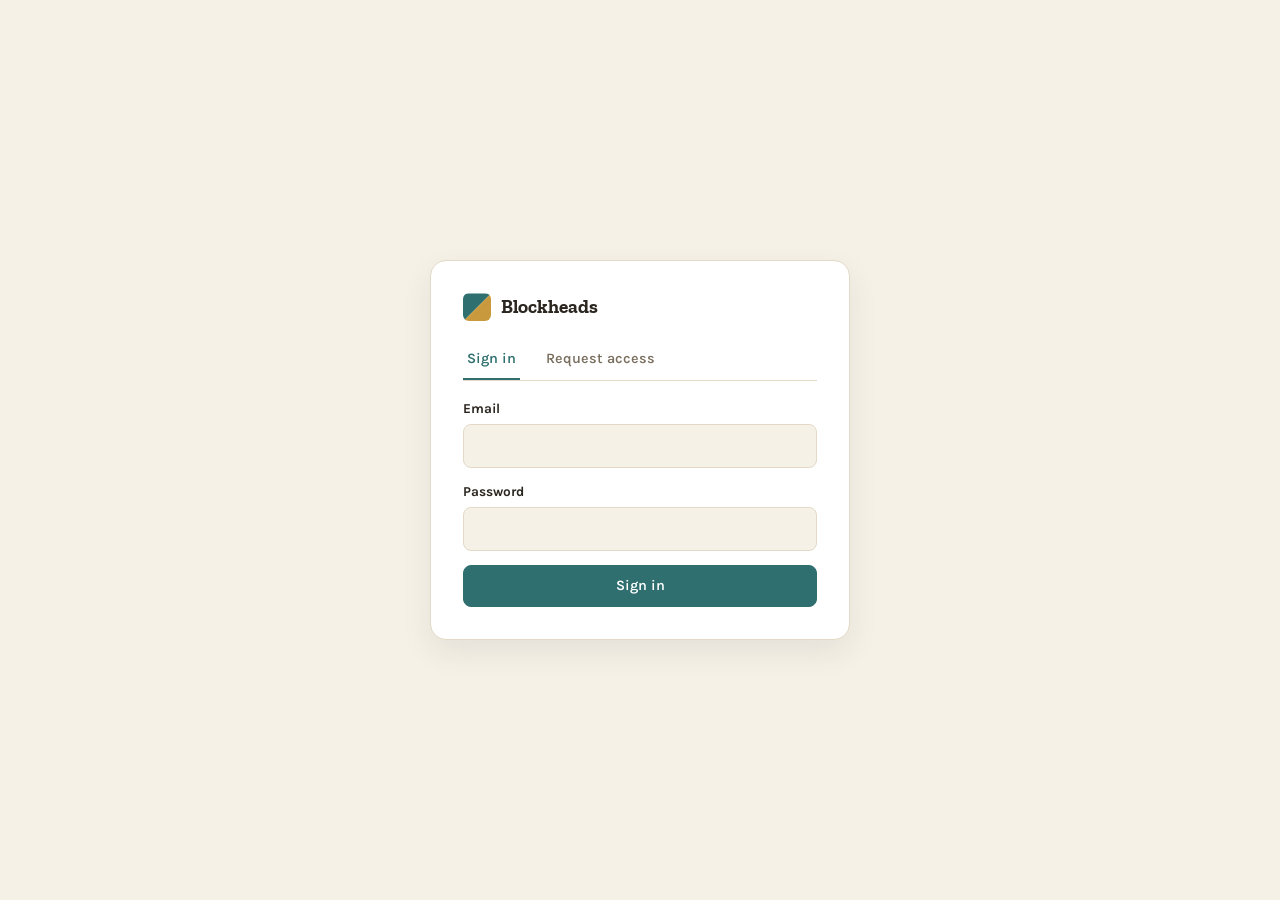
==== test/index.test.html @ 523f1d68 "Changed the way Admins are created" ====
<!doctype html>
<html lang="en">
<head>
<meta charset="utf-8">
<meta name="viewport" content="width=device-width, initial-scale=1, viewport-fit=cover">
<title>Blockheads</title>
<link rel="stylesheet" href="https://fonts.googleapis.com/css2?family=Zilla+Slab:wght@400;600;700&family=Karla:wght@400;500;600;700&display=swap">
<link rel="stylesheet" href="../css/styles.css">
</head>
<body>

<!-- Sign-in gate -->
<div id="sign-in-view">
  <div class="auth-card">
    <div class="brand">
      <div class="brand-mark"><span></span><span></span></div>
      <span class="brand-name">Blockheads</span>
    </div>

    <div class="tabs" role="tablist">
      <button type="button" id="tab-sign-in" role="tab" aria-selected="true">Sign in</button>
      <button type="button" id="tab-request-access" role="tab" aria-selected="false">Request access</button>
    </div>

    <form id="sign-in-form">
      <div class="form-row">
        <label for="sign-in-email">Email</label>
        <input type="email" id="sign-in-email" required autocomplete="username">
      </div>
      <div class="form-row">
        <label for="sign-in-password">Password</label>
        <input type="password" id="sign-in-password" required autocomplete="current-password">
      </div>
      <p id="sign-in-error" class="error-text" hidden></p>
      <button type="submit" class="primary full-width">Sign in</button>
    </form>

    <form id="request-access-form" hidden>
      <p class="hint">Tell us who you are and an admin will review your request. You'll be able to sign in as soon as you're approved.</p>
      <div class="form-row">
        <label for="request-name">Name</label>
        <input type="text" id="request-name" required autocomplete="name">
      </div>
      <div class="form-row">
        <label for="request-email">Email</label>
        <input type="email" id="request-email" required autocomplete="email">
      </div>
      <div class="form-row">
        <label for="request-password">Choose a password</label>
        <input type="password" id="request-password" required minlength="8" autocomplete="new-password">
        <span class="hint">At least 8 characters. This becomes your sign-in password once you're approved.</span>
      </div>
      <div class="form-row">
        <label for="request-note">Note <span class="hint-inline">(optional)</span></label>
        <textarea id="request-note" rows="3"></textarea>
      </div>
      <p id="request-error" class="error-text" hidden></p>
      <p id="request-success" class="success-text" hidden>Request sent! An admin will review it and you'll be able to sign in once approved.</p>
      <button type="submit" class="primary full-width">Request access</button>
    </form>
  </div>
</div>

<!-- Main app -->
<div id="app-view" hidden>
  <header class="app-header">
    <div class="brand">
      <div class="brand-mark"><span></span><span></span></div>
      <span class="brand-name">Blockheads</span>
    </div>
    <nav class="main-nav">
      <a href="#" id="nav-calendar" class="nav-link">Calendar</a>
      <a href="#" id="nav-projects" class="nav-link">Projects</a>
      <a href="#" id="nav-members" class="nav-link" hidden>Members</a>
    </nav>
    <div class="header-right">
      <span class="hint" id="user-email-label"></span>
      <span class="role-badge" id="user-role-badge"></span>
      <button id="sign-out-button">Sign out</button>
    </div>
  </header>

  <main>

    <!-- Calendar -->
    <section id="calendar-section">
      <div class="notices-panel" id="notices-panel">
        <div class="notices-title-row">
          <h2>Notices</h2>
          <button id="add-notice-button" class="primary push-right" hidden>+ Add notice</button>
        </div>
        <div id="notices-list"></div>
        <p id="notices-empty" class="hint" hidden>No notices right now.</p>
      </div>
      <div class="page-title-row">
        <h1 id="calendar-month-label">Calendar</h1>
        <div class="month-nav">
          <button type="button" id="calendar-prev-month" aria-label="Previous month">&lsaquo;</button>
          <button type="button" id="calendar-next-month" aria-label="Next month">&rsaquo;</button>
        </div>
        <span class="hint">Bee meetings and the day's project</span>
        <button id="add-event-button" class="primary push-right" hidden>+ Add meeting</button>
      </div>
      <div class="calendar-layout">
        <div id="calendar-grid" class="calendar-grid"></div>
        <div class="upcoming-panel">
          <h2>Upcoming</h2>
          <div id="upcoming-list"></div>
          <p id="upcoming-empty" class="hint" hidden>No meetings scheduled yet.</p>
        </div>
      </div>
    </section>

    <!-- Projects grid -->
    <section id="projects-section" hidden>
      <div class="page-title-row">
        <h1>Projects</h1>
        <span class="hint">Every pattern and instruction set the bee has used</span>
        <button id="add-project-button" class="primary push-right" hidden>+ Add project</button>
      </div>
      <div id="projects-grid" class="projects-grid"></div>
      <p id="projects-empty" class="hint" hidden>No projects yet.</p>
    </section>

    <!-- Project detail -->
    <section id="project-detail-section" hidden>
      <a href="#" id="back-to-projects" class="crumb">&larr; Projects</a>
      <div class="project-detail-header">
        <div id="project-detail-icon" class="project-icon-lg"></div>
        <div class="project-detail-meta">
          <h1 id="project-detail-name"></h1>
          <p id="project-detail-description" class="hint"></p>
          <p id="project-detail-byline" class="hint small"></p>
        </div>
        <div class="project-detail-actions" id="project-detail-admin-actions" hidden>
          <button id="replace-icon-button">Replace photo</button>
          <button id="upload-file-button" class="primary">+ Upload file</button>
          <input type="file" id="icon-file-input" accept="image/*,.heic,.heif" hidden>
          <input type="file" id="attachment-file-input" hidden multiple>
        </div>
      </div>
      <div id="project-files-list" class="file-list"></div>
      <p id="project-files-empty" class="hint" hidden>No files yet.</p>
    </section>

    <!-- Members / admin -->
    <section id="members-section" hidden>
      <div class="admin-block">
        <div class="page-title-row">
          <h1>Pending requests</h1>
          <span class="count-pill" id="pending-count">0</span>
        </div>
        <div id="pending-requests-list" class="list-card"></div>
        <p id="pending-empty" class="hint" hidden>No pending requests.</p>
      </div>

      <div class="admin-block">
        <div class="page-title-row">
          <h1>Members</h1>
          <span class="hint" id="member-count"></span>
        </div>
        <div class="list-card">
          <div class="member-row member-row-head">
            <span>Name</span><span>Email</span><span>Role</span><span>Joined</span><span></span>
          </div>
          <div id="members-list"></div>
        </div>
      </div>
    </section>

  </main>
</div>

<!-- Add / edit notice -->
<dialog id="notice-form-dialog">
  <div class="dialog-body">
    <h2 id="notice-form-title">Add notice</h2>
    <form id="notice-form">
      <div class="form-row">
        <label for="notice-title">Title</label>
        <input type="text" id="notice-title" required placeholder="e.g. Bring fabric for the charity quilt">
      </div>
      <div class="form-row">
        <label for="notice-body">Message</label>
        <textarea id="notice-body" rows="5"></textarea>
      </div>
      <div class="form-row">
        <label for="notice-until">Show until <span class="hint-inline">(optional &ndash; hidden from members after this date)</span></label>
        <input type="date" id="notice-until">
      </div>
      <div class="dialog-actions">
        <button type="button" id="delete-notice-button" class="danger push-left" hidden>Delete</button>
        <button type="button" id="cancel-notice-button">Cancel</button>
        <button type="submit" class="primary">Save</button>
      </div>
    </form>
  </div>
</dialog>

<!-- Add / edit calendar event -->
<dialog id="event-form-dialog">
  <div class="dialog-body">
    <h2 id="event-form-title">Add meeting</h2>
    <form id="event-form">
      <div class="form-row">
        <label for="event-date">Date</label>
        <input type="date" id="event-date" required>
      </div>
      <div class="form-row-pair">
        <div class="form-row">
          <label for="event-start-time">Start time</label>
          <input type="time" id="event-start-time">
        </div>
        <div class="form-row">
          <label for="event-end-time">End time</label>
          <input type="time" id="event-end-time">
        </div>
      </div>
      <p class="hint form-hint">Leave times blank for an all-day event.</p>
      <div class="form-row">
        <label for="event-title">Title</label>
        <input type="text" id="event-title" required placeholder="e.g. Half-Square Triangles">
      </div>
      <div class="form-row">
        <label for="event-photo-input">Photo <span class="hint-inline">(optional &ndash; otherwise the project's photo is used)</span></label>
        <div class="event-photo-row">
          <div id="event-photo-preview" class="upcoming-thumb event-photo-preview"></div>
          <input type="file" id="event-photo-input" accept="image/*,.heic,.heif">
          <button type="button" id="event-photo-remove" class="small-button" hidden>Remove photo</button>
        </div>
      </div>
      <div class="form-row">
        <label for="event-project">Project</label>
        <select id="event-project">
          <option value="">(none)</option>
        </select>
      </div>
      <div class="form-row">
        <label for="event-notes">Notes</label>
        <textarea id="event-notes" rows="3"></textarea>
      </div>
      <div class="dialog-actions">
        <button type="button" id="delete-event-button" class="danger push-left" hidden>Delete</button>
        <button type="button" id="cancel-event-button">Cancel</button>
        <button type="submit" class="primary">Save</button>
      </div>
    </form>
  </div>
</dialog>

<!-- Add / edit project -->
<dialog id="project-form-dialog">
  <div class="dialog-body">
    <h2 id="project-form-title">Add project</h2>
    <form id="project-form">
      <div class="form-row">
        <label for="project-name">Name</label>
        <input type="text" id="project-name" required>
      </div>
      <div class="form-row">
        <label for="project-description">Description</label>
        <textarea id="project-description" rows="3"></textarea>
      </div>
      <div class="form-row">
        <label for="project-icon-input">Icon photo <span class="hint-inline">(optional)</span></label>
        <input type="file" id="project-icon-input" accept="image/*,.heic,.heif">
      </div>
      <div class="dialog-actions">
        <button type="button" id="delete-project-button" class="danger push-left" hidden>Delete</button>
        <button type="button" id="cancel-project-button">Cancel</button>
        <button type="submit" class="primary">Save</button>
      </div>
    </form>
  </div>
</dialog>

<script src="mock-supabase.js"></script>
<script src="../js/app.js"></script>
<script src="../js/calendar.js"></script>
<script src="../js/notices.js"></script>
<script src="../js/projects.js"></script>
<script src="../js/admin.js"></script>
<script src="../js/auth.js"></script>
</body>
</html>
---- css/styles.css ----
:root {
  color-scheme: light dark;
  --bg: #f6f1e7;
  --surface: #ffffff;
  --text: #2c2620;
  --text-faint: #7a6f5f;
  --border: #e3d9c6;
  --accent: #2f6f6f;
  --accent-tint: #e2eeed;
  --gold: #c99a3d;
  --gold-tint: #f6ecd6;
  --danger: #b3261e;
  --danger-tint: #f7e3e1;
  --radius: 12px;
}

@media (prefers-color-scheme: dark) {
  :root {
    --bg: #201c17;
    --surface: #2b2620;
    --text: #f1ece2;
    --text-faint: #b3a993;
    --border: #453d31;
    --accent: #59a3a3;
    --accent-tint: #223434;
    --gold: #dcb35d;
    --gold-tint: #3a2f18;
    --danger-tint: #3a201d;
  }
}

* { box-sizing: border-box; }

body {
  margin: 0;
  background: var(--bg);
  color: var(--text);
  font-family: 'Karla', -apple-system, Segoe UI, sans-serif;
  line-height: 1.5;
}

h1, h2, .brand-name {
  font-family: 'Zilla Slab', Georgia, serif;
}

a { color: inherit; }

input, select, textarea, button {
  font: inherit;
  color: inherit;
}

input[type="text"], input[type="email"], input[type="password"], input[type="date"], input[type="time"], input[type="file"], select, textarea {
  background: var(--bg);
  border: 1px solid var(--border);
  border-radius: 8px;
  padding: 9px 11px;
  width: 100%;
}

textarea { resize: vertical; min-height: 70px; }

button {
  border: 1px solid var(--border);
  background: var(--surface);
  border-radius: 8px;
  padding: 9px 16px;
  cursor: pointer;
  font-weight: 600;
  font-size: 0.9rem;
}
button.primary { background: var(--accent); border-color: var(--accent); color: #fff; }
button.danger { background: transparent; border-color: var(--border); color: var(--danger); }
button.full-width { width: 100%; }
button:hover { filter: brightness(0.96); }
button:disabled { opacity: 0.6; cursor: default; }

.push-left { margin-right: auto; }
.push-right { margin-left: auto; }
.hint { color: var(--text-faint); font-size: 0.85rem; }
.hint.small { font-size: 0.78rem; }
.hint-inline { font-weight: 400; color: var(--text-faint); }
.error-text { color: var(--danger); font-size: 0.85rem; }
.success-text { color: var(--accent); font-size: 0.85rem; }
[hidden] { display: none !important; }

/* ---- Brand mark ---------------------------------------------------- */
.brand { display: flex; align-items: center; gap: 10px; }
.brand-mark {
  width: 28px; height: 28px; border-radius: 6px; position: relative; overflow: hidden; flex-shrink: 0;
}
.brand-mark span:nth-child(1) {
  position: absolute; inset: 0; background: var(--accent);
  clip-path: polygon(0 0, 100% 0, 0 100%);
}
.brand-mark span:nth-child(2) {
  position: absolute; inset: 0; background: var(--gold);
  clip-path: polygon(100% 0, 100% 100%, 0 100%);
}
.brand-name { font-weight: 700; font-size: 1.2rem; }

/* ---- Sign in / request access --------------------------------------- */
#sign-in-view {
  min-height: 100vh;
  display: flex;
  align-items: center;
  justify-content: center;
  padding: 24px;
}
.auth-card {
  width: min(420px, 100%);
  background: var(--surface);
  border: 1px solid var(--border);
  border-radius: 16px;
  padding: 32px;
  display: flex;
  flex-direction: column;
  gap: 18px;
  box-shadow: 0 12px 30px rgba(44, 38, 32, 0.08);
}
.tabs { display: flex; gap: 4px; border-bottom: 1px solid var(--border); }
.tabs button {
  border: none; border-radius: 0; background: none; padding: 8px 4px; margin-right: 18px;
  border-bottom: 2px solid transparent; font-weight: 600; color: var(--text-faint);
}
.tabs button[aria-selected="true"] { border-bottom-color: var(--accent); color: var(--accent); }
#sign-in-form, #request-access-form { display: flex; flex-direction: column; gap: 14px; }
.form-row { display: flex; flex-direction: column; gap: 5px; }
.form-row label { font-weight: 700; font-size: 0.85rem; }
.form-row-pair { display: flex; gap: 12px; }
.form-row-pair .form-row { flex: 1; }
.form-hint { margin: -4px 0 0; font-size: 0.8rem; }
.event-photo-row { display: flex; align-items: center; gap: 10px; flex-wrap: wrap; }
.event-photo-row input[type="file"] { flex: 1; min-width: 0; }
.event-photo-preview { width: 48px; height: 48px; }
.small-button { padding: 6px 10px; font-size: 0.8rem; }

/* ---- App header / nav ------------------------------------------------ */
.app-header {
  display: flex; align-items: center; gap: 28px; padding: 16px 32px;
  background: var(--surface); border-bottom: 1px solid var(--border);
  position: sticky; top: 0; z-index: 5; flex-wrap: wrap;
}
.main-nav { display: flex; gap: 24px; }
.nav-link {
  text-decoration: none; font-weight: 500; color: var(--text-faint);
  padding: 6px 2px; border-bottom: 2px solid transparent; font-size: 0.95rem;
}
.nav-link:hover { color: var(--accent); }
.nav-link.active { color: var(--accent); font-weight: 700; border-bottom-color: var(--accent); }
.header-right { margin-left: auto; display: flex; align-items: center; gap: 12px; flex-wrap: wrap; }
.role-badge {
  font-size: 0.7rem; font-weight: 700; text-transform: uppercase; letter-spacing: 0.04em;
  color: var(--accent); background: var(--accent-tint); padding: 3px 10px; border-radius: 999px;
}

main { max-width: 1100px; margin: 0 auto; padding: 28px 32px 60px; }

.page-title-row { display: flex; align-items: center; gap: 14px; margin-bottom: 18px; flex-wrap: wrap; }
.page-title-row h1 { margin: 0; font-size: 1.6rem; }
.count-pill {
  font-size: 0.7rem; font-weight: 700; color: #fff; background: var(--gold);
  padding: 2px 9px; border-radius: 999px;
}
.month-nav { display: flex; gap: 4px; }
.month-nav button {
  width: 30px; height: 30px; padding: 0; display: flex; align-items: center; justify-content: center;
  color: var(--text-faint); font-size: 1.1rem; line-height: 1;
}

/* ---- Calendar ----------------------------------------------------- */
.calendar-layout { display: flex; gap: 28px; align-items: flex-start; flex-wrap: wrap; }
.calendar-grid {
  flex: 1 1 560px; background: var(--surface); border: 1px solid var(--border);
  border-radius: var(--radius); padding: 16px; display: grid;
  grid-template-columns: repeat(7, minmax(0, 1fr)); gap: 8px;
}
.calendar-dow {
  text-align: center; font-size: 0.68rem; font-weight: 700; letter-spacing: 0.05em;
  color: var(--text-faint); text-transform: uppercase; padding-bottom: 4px;
}
.calendar-day {
  border: 1px solid var(--border); border-radius: 8px; min-height: 76px;
  padding: 6px 8px; font-size: 0.78rem; color: var(--text-faint);
  display: flex; flex-direction: column; gap: 4px; background: var(--bg);
}
.calendar-day.has-event { border-color: var(--accent); background: var(--surface); }
.calendar-day.empty { visibility: hidden; }
.event-chip {
  font-size: 0.7rem; font-weight: 700; color: var(--accent); background: var(--accent-tint);
  border-radius: 999px; padding: 3px 7px; line-height: 1.3; text-align: left; border: none;
  cursor: pointer; font-family: inherit;
}
.upcoming-panel { width: 300px; flex-shrink: 0; display: flex; flex-direction: column; gap: 12px; }
.upcoming-panel h2 { margin: 0; font-size: 1.05rem; }
.upcoming-item {
  display: flex; gap: 12px; background: var(--surface); border: 1px solid var(--border);
  border-radius: 10px; padding: 12px; text-align: left; cursor: pointer; font-family: inherit;
}
.upcoming-item:hover { border-color: var(--accent); }
.upcoming-thumb {
  width: 40px; height: 40px; flex-shrink: 0; border-radius: 6px;
  background: linear-gradient(135deg, var(--accent), var(--gold));
  background-size: cover; background-position: center;
}
.upcoming-meta { display: flex; flex-direction: column; gap: 2px; min-width: 0; }
.upcoming-date { font-size: 0.7rem; font-weight: 700; text-transform: uppercase; letter-spacing: 0.04em; color: var(--accent); }
.upcoming-title { font-size: 0.9rem; font-weight: 700; }

/* ---- Notices --------------------------------------------------------- */
.notices-panel {
  background: var(--gold-tint); border: 1px solid var(--border); border-radius: 12px;
  padding: 16px 20px; margin-bottom: 24px; display: flex; flex-direction: column; gap: 10px;
}
.notices-title-row { display: flex; align-items: center; gap: 12px; }
.notices-title-row h2 { margin: 0; font-size: 1.05rem; }
#notices-list { display: flex; flex-direction: column; gap: 10px; }
.notice {
  background: var(--surface); border: 1px solid var(--border); border-left: 4px solid var(--gold);
  border-radius: 8px; padding: 12px 14px;
}
.notice.expired { opacity: 0.6; }
.notice-head { display: flex; align-items: flex-start; gap: 10px; }
.notice-head h3 { margin: 0; font-size: 0.95rem; flex: 1; }
.notice-body { margin: 6px 0; white-space: pre-wrap; line-height: 1.45; }
.notice .hint { margin: 4px 0 0; font-size: 0.75rem; }

/* ---- Projects grid -------------------------------------------------- */
.projects-grid {
  display: grid; grid-template-columns: repeat(auto-fill, minmax(200px, 1fr)); gap: 18px;
}
.project-tile {
  display: flex; flex-direction: column; background: var(--surface); border: 1px solid var(--border);
  border-radius: var(--radius); overflow: hidden; cursor: pointer; text-align: left; font-family: inherit;
  transition: box-shadow .12s ease, border-color .12s ease;
}
.project-tile:hover { border-color: var(--accent); box-shadow: 0 6px 16px rgba(44,38,32,0.10); }
.project-icon {
  height: 110px; background: linear-gradient(135deg, var(--gold), var(--accent));
  background-size: cover; background-position: center;
}
.project-tile-body { padding: 12px 14px; display: flex; flex-direction: column; gap: 2px; }
.project-tile-body strong { font-size: 0.95rem; }
.project-tile-add {
  display: flex; align-items: center; justify-content: center; background: transparent;
  border: 2px dashed var(--border); border-radius: var(--radius); min-height: 178px;
  color: var(--text-faint); font-size: 0.85rem; font-weight: 600; cursor: pointer;
}

/* ---- Project detail --------------------------------------------------- */
.crumb { text-decoration: none; font-size: 0.85rem; color: var(--text-faint); display: inline-block; margin-bottom: 16px; }
.crumb:hover { color: var(--accent); }
.project-detail-header { display: flex; gap: 22px; margin-bottom: 22px; flex-wrap: wrap; }
.project-icon-lg {
  width: 130px; height: 130px; flex-shrink: 0; border-radius: var(--radius);
  background: linear-gradient(135deg, var(--gold), var(--accent)); background-size: cover; background-position: center;
}
.project-detail-meta { display: flex; flex-direction: column; gap: 4px; justify-content: center; }
.project-detail-meta h1 { margin: 0; font-size: 1.7rem; }
.project-detail-actions { margin-left: auto; display: flex; gap: 8px; align-self: flex-start; }
.file-list { background: var(--surface); border: 1px solid var(--border); border-radius: var(--radius); overflow: hidden; }
.file-row {
  display: flex; align-items: center; gap: 14px; padding: 13px 18px; border-bottom: 1px solid var(--border);
}
.file-row:last-child { border-bottom: none; }
.file-row:hover { background: var(--bg); }
.file-icon {
  width: 34px; height: 34px; border-radius: 8px; background: var(--accent-tint); color: var(--accent);
  display: flex; align-items: center; justify-content: center; font-size: 0.65rem; font-weight: 700; flex-shrink: 0;
}
.file-meta { display: flex; flex-direction: column; gap: 1px; flex-grow: 1; min-width: 0; }
.file-meta strong { font-size: 0.9rem; }

/* ---- Admin / members -------------------------------------------------- */
.admin-block { margin-bottom: 36px; }
.list-card { background: var(--surface); border: 1px solid var(--border); border-radius: var(--radius); overflow: hidden; }
.request-row { display: flex; align-items: center; gap: 16px; padding: 14px 18px; border-bottom: 1px solid var(--border); }
.request-row:last-child { border-bottom: none; }
.avatar {
  width: 36px; height: 36px; border-radius: 999px; background: var(--accent-tint); color: var(--accent);
  display: flex; align-items: center; justify-content: center; font-weight: 700; font-size: 0.8rem; flex-shrink: 0;
}
.request-meta { display: flex; flex-direction: column; gap: 1px; flex-grow: 1; min-width: 0; }
.request-meta strong { font-size: 0.9rem; }
.member-row {
  display: grid; grid-template-columns: 2fr 2fr 1fr 1fr 200px; gap: 8px; align-items: center;
  padding: 11px 18px; border-bottom: 1px solid var(--border); font-size: 0.85rem;
}
.member-row:last-child { border-bottom: none; }
.member-actions { display: flex; gap: 6px; justify-content: flex-end; flex-wrap: wrap; }
.member-row-head {
  font-size: 0.68rem; font-weight: 700; text-transform: uppercase; letter-spacing: 0.04em; color: var(--text-faint);
}
.role-pill {
  font-size: 0.68rem; font-weight: 700; text-transform: uppercase; letter-spacing: 0.03em;
  padding: 3px 9px; border-radius: 999px; width: fit-content;
}
.role-pill.superuser { color: var(--accent); background: var(--accent-tint); }
.role-pill.admin { color: var(--gold); background: var(--gold-tint); }
.role-pill.member { color: var(--text-faint); background: var(--bg); }

/* ---- Dialogs ---------------------------------------------------------- */
dialog {
  border: none; border-radius: var(--radius); padding: 0; background: var(--surface); color: var(--text);
  width: min(480px, 92vw); max-height: 88vh;
}
dialog::backdrop { background: rgba(0, 0, 0, 0.45); }
.dialog-body { padding: 24px; overflow-y: auto; max-height: 88vh; }
.dialog-body h2 { margin-top: 0; }
#event-form, #project-form, #admin-form { display: flex; flex-direction: column; gap: 14px; }
.dialog-actions { display: flex; justify-content: flex-end; gap: 10px; margin-top: 6px; flex-wrap: wrap; }

/* ---- Responsive --------------------------------------------------- */
@media (max-width: 720px) {
  main { padding: 20px 16px 48px; }
  .app-header { padding: 14px 16px; gap: 16px; }
  .calendar-layout { flex-direction: column; }
  .upcoming-panel { width: 100%; }
  .member-row, .member-row-head { grid-template-columns: 1fr 1fr; }
  .member-row span:nth-child(2), .member-row-head span:nth-child(2) { display: none; }
}
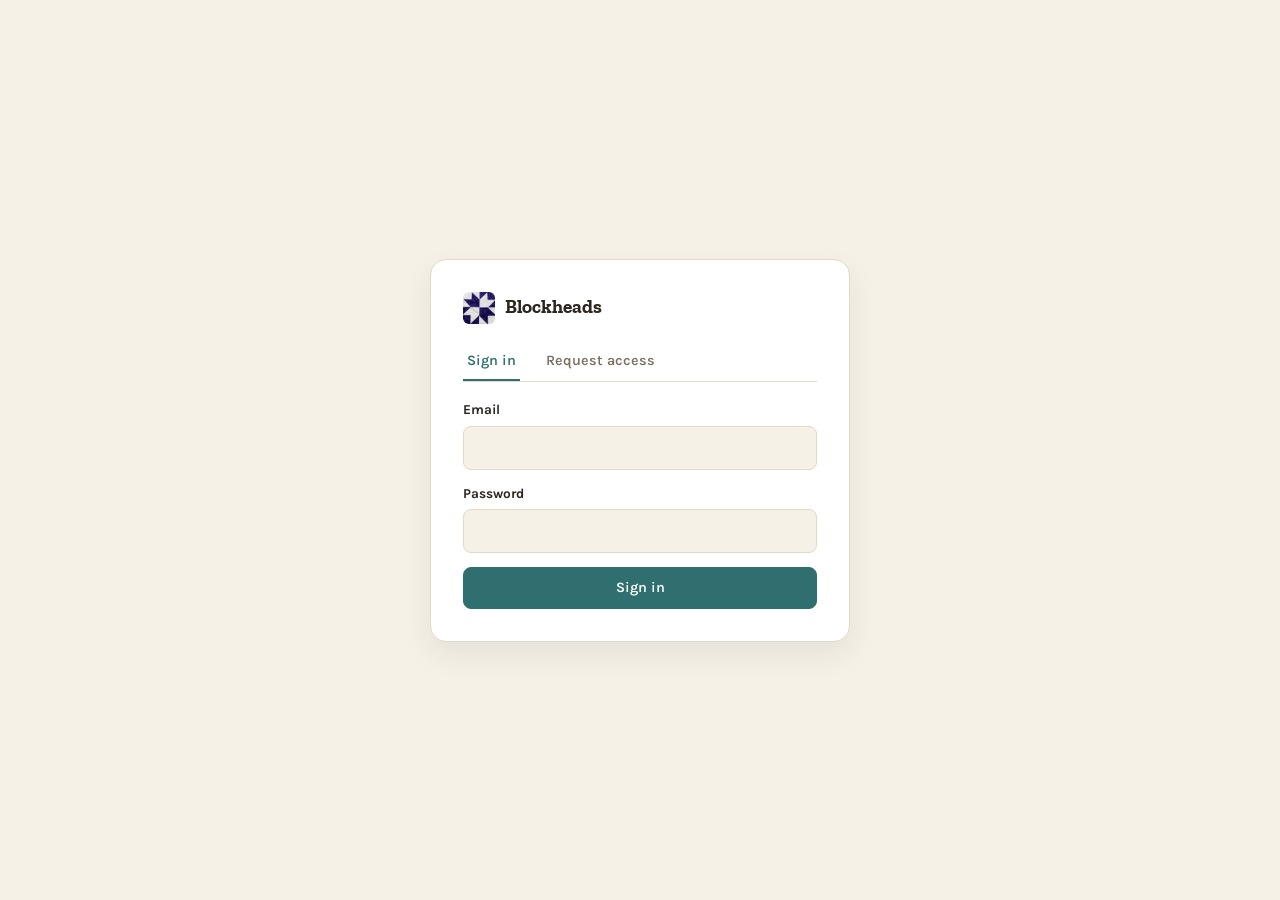
==== commit ffffd83c: "Icon Clean-up" ====
--- a/test/index.test.html
+++ b/test/index.test.html
@@ -13,7 +13,7 @@
 <div id="sign-in-view">
   <div class="auth-card">
     <div class="brand">
-      <div class="brand-mark"><span></span><span></span></div>
+      <img class="brand-mark" src="../icons/icon-192.png" alt="">
       <span class="brand-name">Blockheads</span>
     </div>
 
@@ -65,13 +65,13 @@
 <div id="app-view" hidden>
   <header class="app-header">
     <div class="brand">
-      <div class="brand-mark"><span></span><span></span></div>
+      <img class="brand-mark" src="../icons/icon-192.png" alt="">
       <span class="brand-name">Blockheads</span>
     </div>
     <nav class="main-nav">
-      <a href="#" id="nav-calendar" class="nav-link">Calendar</a>
+      <a href="#" id="nav-calendar" class="nav-link">Home</a>
       <a href="#" id="nav-projects" class="nav-link">Projects</a>
-      <a href="#" id="nav-members" class="nav-link" hidden>Members</a>
+      <a href="#" id="nav-members" class="nav-link" hidden>Members<sup id="nav-members-badge" class="nav-badge" hidden></sup></a>
     </nav>
     <div class="header-right">
       <span class="hint" id="user-email-label"></span>
@@ -93,21 +93,16 @@
         <p id="notices-empty" class="hint" hidden>No notices right now.</p>
       </div>
       <div class="page-title-row">
-        <h1 id="calendar-month-label">Calendar</h1>
+        <h1>Scheduled Meetings</h1>
+        <button id="add-event-button" class="primary push-right" hidden>+ Add meeting</button>
+      </div>
+      <div id="meeting-list" class="meeting-list"></div>
+      <div class="meeting-nav">
         <div class="month-nav">
-          <button type="button" id="calendar-prev-month" aria-label="Previous month">&lsaquo;</button>
-          <button type="button" id="calendar-next-month" aria-label="Next month">&rsaquo;</button>
-        </div>
-        <span class="hint">Bee meetings and the day's project</span>
-        <button id="add-event-button" class="primary push-right" hidden>+ Add meeting</button>
-      </div>
-      <div class="calendar-layout">
-        <div id="calendar-grid" class="calendar-grid"></div>
-        <div class="upcoming-panel">
-          <h2>Upcoming</h2>
-          <div id="upcoming-list"></div>
-          <p id="upcoming-empty" class="hint" hidden>No meetings scheduled yet.</p>
-        </div>
+          <button type="button" id="calendar-prev-month" aria-label="Back one month">&lsaquo;</button>
+          <button type="button" id="calendar-next-month" aria-label="Forward one month">&rsaquo;</button>
+        </div>
+        <span class="hint">Navigate Dates</span>
       </div>
     </section>
 
@@ -133,8 +128,10 @@
           <p id="project-detail-byline" class="hint small"></p>
         </div>
         <div class="project-detail-actions" id="project-detail-admin-actions" hidden>
+          <button id="edit-project-button">Edit</button>
           <button id="replace-icon-button">Replace photo</button>
           <button id="upload-file-button" class="primary">+ Upload file</button>
+          <button id="delete-project-detail-button" class="danger">Delete</button>
           <input type="file" id="icon-file-input" accept="image/*,.heic,.heif" hidden>
           <input type="file" id="attachment-file-input" hidden multiple>
         </div>
@@ -262,7 +259,7 @@
         <textarea id="project-description" rows="3"></textarea>
       </div>
       <div class="form-row">
-        <label for="project-icon-input">Icon photo <span class="hint-inline">(optional)</span></label>
+        <label for="project-icon-input" id="project-icon-label">Icon photo <span class="hint-inline">(optional)</span></label>
         <input type="file" id="project-icon-input" accept="image/*,.heic,.heif">
       </div>
       <div class="dialog-actions">
--- a/css/styles.css
+++ b/css/styles.css
@@ -87,15 +87,8 @@
 /* ---- Brand mark ---------------------------------------------------- */
 .brand { display: flex; align-items: center; gap: 10px; }
 .brand-mark {
-  width: 28px; height: 28px; border-radius: 6px; position: relative; overflow: hidden; flex-shrink: 0;
-}
-.brand-mark span:nth-child(1) {
-  position: absolute; inset: 0; background: var(--accent);
-  clip-path: polygon(0 0, 100% 0, 0 100%);
-}
-.brand-mark span:nth-child(2) {
-  position: absolute; inset: 0; background: var(--gold);
-  clip-path: polygon(100% 0, 100% 100%, 0 100%);
+  width: 32px; height: 32px; border-radius: 6px; flex-shrink: 0;
+  object-fit: cover; display: block;
 }
 .brand-name { font-weight: 700; font-size: 1.2rem; }
 
@@ -148,6 +141,12 @@
 }
 .nav-link:hover { color: var(--accent); }
 .nav-link.active { color: var(--accent); font-weight: 700; border-bottom-color: var(--accent); }
+.nav-badge {
+  font-size: 0.65rem; font-weight: 700; color: #fff; background: var(--gold);
+  margin-left: 2px; padding: 1px 5px; border-radius: 999px;
+  vertical-align: super; line-height: 1;
+}
+.nav-badge[hidden] { display: none; }
 .header-right { margin-left: auto; display: flex; align-items: center; gap: 12px; flex-wrap: wrap; }
 .role-badge {
   font-size: 0.7rem; font-weight: 700; text-transform: uppercase; letter-spacing: 0.04em;
@@ -206,6 +205,31 @@
 .upcoming-meta { display: flex; flex-direction: column; gap: 2px; min-width: 0; }
 .upcoming-date { font-size: 0.7rem; font-weight: 700; text-transform: uppercase; letter-spacing: 0.04em; color: var(--accent); }
 .upcoming-title { font-size: 0.9rem; font-weight: 700; }
+
+/* ---- Meeting list (replaces the month grid) ------------------------- */
+.meeting-list { display: flex; flex-direction: column; gap: 12px; }
+.meeting-nav { display: flex; flex-direction: column; align-items: center; gap: 6px; margin-top: 18px; }
+.meeting-nav .hint { font-size: 0.8rem; }
+.month-group { display: flex; flex-direction: column; gap: 10px; }
+.meeting-card {
+  display: flex; gap: 16px; align-items: flex-start; background: var(--surface);
+  border: 1px solid var(--border); border-left: 4px solid var(--accent);
+  border-radius: 10px; padding: 16px 18px;
+}
+.meeting-card.past { opacity: 0.6; border-left-color: var(--border); }
+.meeting-thumb {
+  width: 64px; height: 64px; flex-shrink: 0; border-radius: 8px;
+  background: linear-gradient(135deg, var(--accent), var(--gold));
+  background-size: cover; background-position: center;
+}
+.meeting-info { flex: 1; min-width: 0; display: flex; flex-direction: column; gap: 3px; }
+.meeting-date { font-weight: 800; font-size: 1.1rem; }
+.meeting-time { font-size: 0.85rem; color: var(--accent); font-weight: 700; }
+.meeting-title { font-size: 0.95rem; }
+.meeting-project { font-size: 0.85rem; color: var(--accent); background: none; border: none; padding: 0; cursor: pointer; text-align: left; font-family: inherit; text-decoration: underline; width: fit-content; }
+.meeting-notes { font-size: 0.85rem; color: var(--text-faint); white-space: pre-wrap; margin: 2px 0 0; }
+.past-tag { font-size: 0.65rem; font-weight: 700; text-transform: uppercase; letter-spacing: 0.05em; color: var(--text-faint); margin-left: 8px; vertical-align: middle; }
+.meeting-list-empty { background: var(--surface); border: 1px dashed var(--border); border-radius: 10px; padding: 14px; text-align: center; margin: 0; }
 
 /* ---- Notices --------------------------------------------------------- */
 .notices-panel {
@@ -257,7 +281,7 @@
 }
 .project-detail-meta { display: flex; flex-direction: column; gap: 4px; justify-content: center; }
 .project-detail-meta h1 { margin: 0; font-size: 1.7rem; }
-.project-detail-actions { margin-left: auto; display: flex; gap: 8px; align-self: flex-start; }
+.project-detail-actions { margin-left: auto; display: flex; gap: 8px; align-self: flex-start; flex-wrap: wrap; justify-content: flex-end; }
 .file-list { background: var(--surface); border: 1px solid var(--border); border-radius: var(--radius); overflow: hidden; }
 .file-row {
   display: flex; align-items: center; gap: 14px; padding: 13px 18px; border-bottom: 1px solid var(--border);
